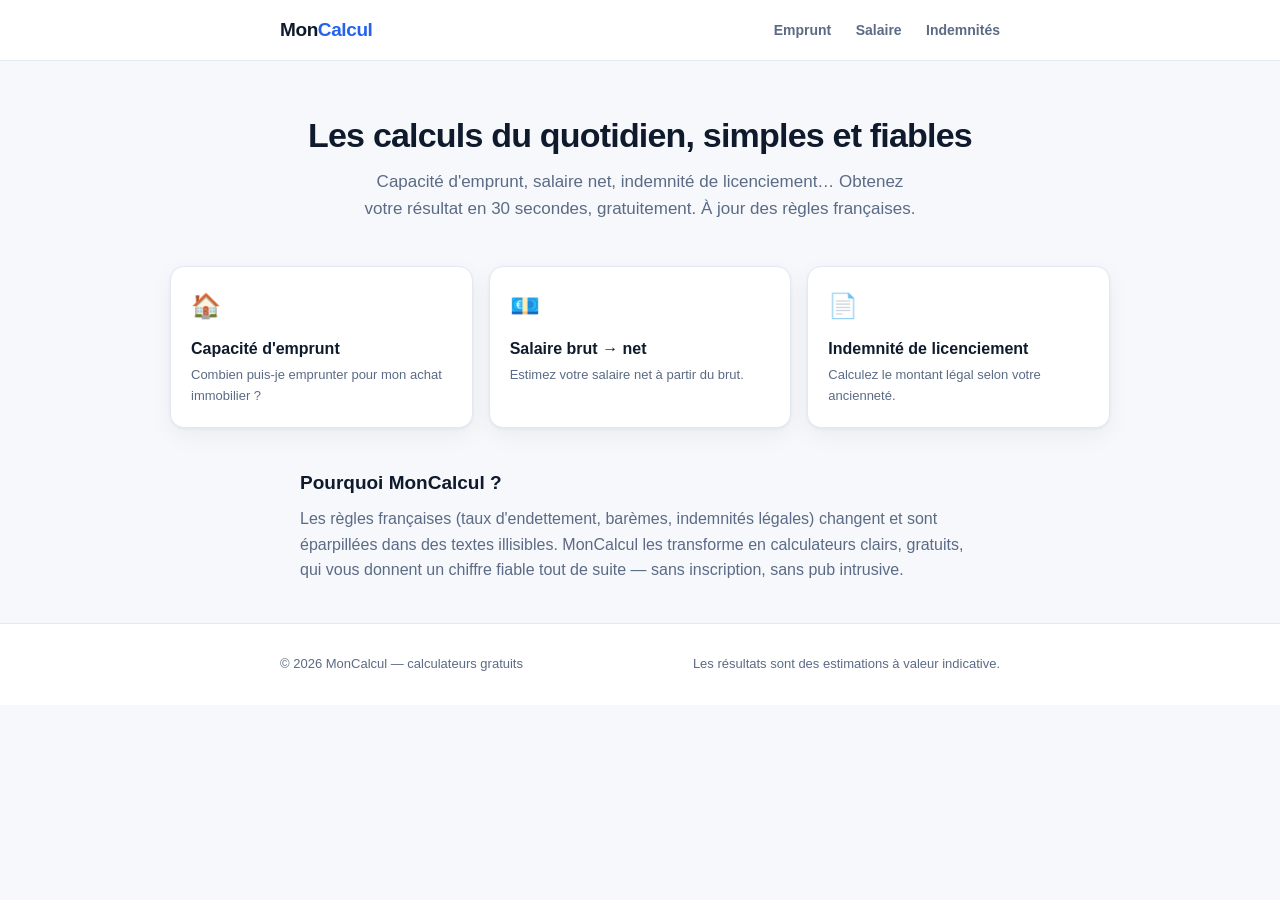
==== index.html @ 89743983 "Lancement: site MonCalcul (3 calculateurs)" ====
<!DOCTYPE html>
<html lang="fr">
<head>
<meta charset="UTF-8">
<meta name="viewport" content="width=device-width, initial-scale=1.0">
<title>MonCalcul — Calculateurs gratuits du quotidien (emprunt, salaire, indemnités)</title>
<meta name="description" content="Calculez en 30 secondes votre capacité d'emprunt, votre salaire net, votre indemnité de licenciement. Calculateurs gratuits, simples et à jour pour la France.">
<link rel="stylesheet" href="styles.css">
</head>
<body>

<nav class="nav"><div class="wrap">
  <a class="logo" href="index.html">Mon<span>Calcul</span></a>
  <div class="nav-links">
    <a href="capacite-emprunt.html">Emprunt</a>
    <a href="salaire-brut-net.html">Salaire</a>
    <a href="indemnite-licenciement.html">Indemnités</a>
  </div>
</div></nav>

<header class="hero"><div class="wrap">
  <h1>Les calculs du quotidien, simples et fiables</h1>
  <p>Capacité d'emprunt, salaire net, indemnité de licenciement… Obtenez votre résultat en 30 secondes, gratuitement. À jour des règles françaises.</p>
</div></header>

<main class="wrap wide">
  <div class="grid">
    <a class="tile" href="capacite-emprunt.html">
      <div class="ic">🏠</div>
      <h3>Capacité d'emprunt</h3>
      <p>Combien puis-je emprunter pour mon achat immobilier ?</p>
    </a>
    <a class="tile" href="salaire-brut-net.html">
      <div class="ic">💶</div>
      <h3>Salaire brut → net</h3>
      <p>Estimez votre salaire net à partir du brut.</p>
    </a>
    <a class="tile" href="indemnite-licenciement.html">
      <div class="ic">📄</div>
      <h3>Indemnité de licenciement</h3>
      <p>Calculez le montant légal selon votre ancienneté.</p>
    </a>
  </div>

  <section style="max-width:680px;margin:0 auto 30px">
    <h2 style="font-size:19px;font-weight:700;margin-bottom:8px">Pourquoi MonCalcul ?</h2>
    <p style="color:var(--mut)">Les règles françaises (taux d'endettement, barèmes, indemnités légales) changent et sont éparpillées dans des textes illisibles. MonCalcul les transforme en calculateurs clairs, gratuits, qui vous donnent un chiffre fiable tout de suite — sans inscription, sans pub intrusive.</p>
  </section>
</main>

<footer><div class="wrap">
  <div>© 2026 MonCalcul — calculateurs gratuits</div>
  <div>Les résultats sont des estimations à valeur indicative.</div>
</div></footer>

</body>
</html>
---- styles.css ----
/* MonCalcul — feuille de style partagée */
:root{
  --bg:#f6f8fc; --card:#ffffff; --ink:#0f1b2d; --mut:#5b6b85; --line:#e3e9f2;
  --brand:#2563eb; --brand-d:#1d4ed8; --ok:#16a34a; --soft:#eef3fd;
  --shadow:0 1px 3px rgba(15,27,45,.06),0 8px 24px rgba(15,27,45,.05);
}
*{box-sizing:border-box;margin:0;padding:0}
body{font-family:-apple-system,BlinkMacSystemFont,"Segoe UI",Roboto,Helvetica,Arial,sans-serif;
  background:var(--bg);color:var(--ink);line-height:1.6;-webkit-font-smoothing:antialiased}
a{color:var(--brand);text-decoration:none}
a:hover{text-decoration:underline}
.wrap{max-width:760px;margin:0 auto;padding:0 20px}
.wide{max-width:980px}

/* Header */
.nav{background:var(--card);border-bottom:1px solid var(--line);position:sticky;top:0;z-index:10}
.nav .wrap{display:flex;align-items:center;justify-content:space-between;height:60px}
.logo{font-weight:800;font-size:19px;letter-spacing:-.4px;color:var(--ink)}
.logo span{color:var(--brand)}
.nav-links a{color:var(--mut);font-size:14px;font-weight:600;margin-left:20px}
.nav-links a:hover{color:var(--brand)}

/* Hero */
.hero{text-align:center;padding:54px 0 36px}
.hero h1{font-size:34px;font-weight:800;letter-spacing:-.8px;line-height:1.2}
.hero p{color:var(--mut);font-size:17px;margin-top:12px;max-width:560px;margin-left:auto;margin-right:auto}

/* Cards grid */
.grid{display:grid;grid-template-columns:repeat(auto-fill,minmax(240px,1fr));gap:16px;margin:8px 0 40px}
.tile{display:block;background:var(--card);border:1px solid var(--line);border-radius:14px;padding:20px;box-shadow:var(--shadow);transition:.15s}
.tile:hover{transform:translateY(-3px);border-color:#cdd9ee;text-decoration:none}
.tile .ic{font-size:24px}
.tile h3{font-size:16px;margin:10px 0 4px;color:var(--ink)}
.tile p{font-size:13px;color:var(--mut)}

/* Article / calculator page */
.page{padding:36px 0 60px}
.crumb{font-size:13px;color:var(--mut);margin-bottom:14px}
.page h1{font-size:28px;font-weight:800;letter-spacing:-.5px;line-height:1.25}
.lead{font-size:16px;color:var(--mut);margin:12px 0 8px}
.page h2{font-size:20px;font-weight:700;margin:34px 0 10px;letter-spacing:-.3px}
.page p{margin:10px 0}
.page ul{margin:10px 0 10px 22px}
.page li{margin:5px 0}

/* Calculator box */
.calc{background:var(--card);border:1px solid var(--line);border-radius:16px;padding:24px;box-shadow:var(--shadow);margin:22px 0}
.field{margin-bottom:16px}
.field label{display:block;font-size:14px;font-weight:600;margin-bottom:6px}
.field .hint{font-weight:400;color:var(--mut);font-size:12.5px}
.field input,.field select{width:100%;padding:11px 13px;font-size:16px;border:1px solid var(--line);border-radius:10px;background:#fbfcfe;color:var(--ink)}
.field input:focus,.field select:focus{outline:none;border-color:var(--brand);background:#fff}
.inline{display:flex;gap:12px}
.inline .field{flex:1}
.btn{display:inline-block;width:100%;background:var(--brand);color:#fff;font-size:16px;font-weight:700;border:none;
  border-radius:10px;padding:13px;cursor:pointer;transition:.15s}
.btn:hover{background:var(--brand-d)}
.result{margin-top:20px;background:var(--soft);border:1px solid #d6e2fb;border-radius:12px;padding:20px;display:none}
.result.show{display:block;animation:fade .25s ease}
@keyframes fade{from{opacity:0;transform:translateY(6px)}to{opacity:1}}
.result .big{font-size:30px;font-weight:800;color:var(--brand-d);letter-spacing:-.5px}
.result .lbl{font-size:13px;color:var(--mut);text-transform:uppercase;letter-spacing:.4px}
.result .row{display:flex;justify-content:space-between;padding:7px 0;border-top:1px solid #d6e2fb;font-size:14px;margin-top:6px}
.result .row b{font-weight:700}

.note{font-size:13px;color:var(--mut);background:#fff8e6;border:1px solid #f3e2b3;border-radius:10px;padding:12px 14px;margin:18px 0}
.faq dt{font-weight:700;margin-top:16px}
.faq dd{color:var(--mut);margin-left:0}

footer{border-top:1px solid var(--line);background:var(--card);margin-top:40px;padding:30px 0;color:var(--mut);font-size:13px}
footer .wrap{display:flex;justify-content:space-between;flex-wrap:wrap;gap:10px}
footer a{color:var(--mut)}
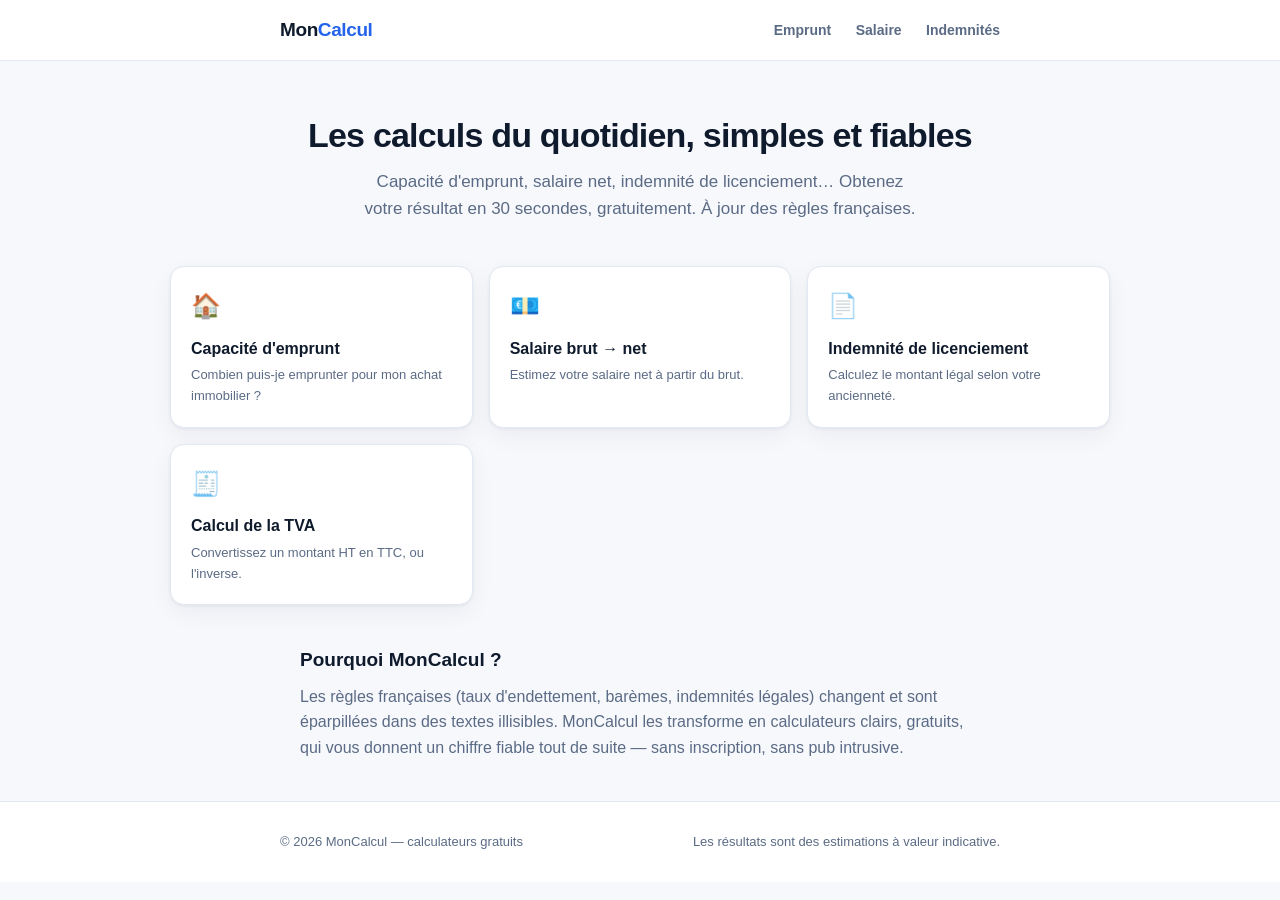
==== commit ee8577c2: "Autopilote : ajout du calculateur TVA + file d'attente" ====
--- a/index.html
+++ b/index.html
@@ -40,6 +40,11 @@
       <h3>Indemnité de licenciement</h3>
       <p>Calculez le montant légal selon votre ancienneté.</p>
     </a>
+    <a class="tile" href="tva.html">
+      <div class="ic">🧾</div>
+      <h3>Calcul de la TVA</h3>
+      <p>Convertissez un montant HT en TTC, ou l'inverse.</p>
+    </a>
   </div>
 
   <section style="max-width:680px;margin:0 auto 30px">
